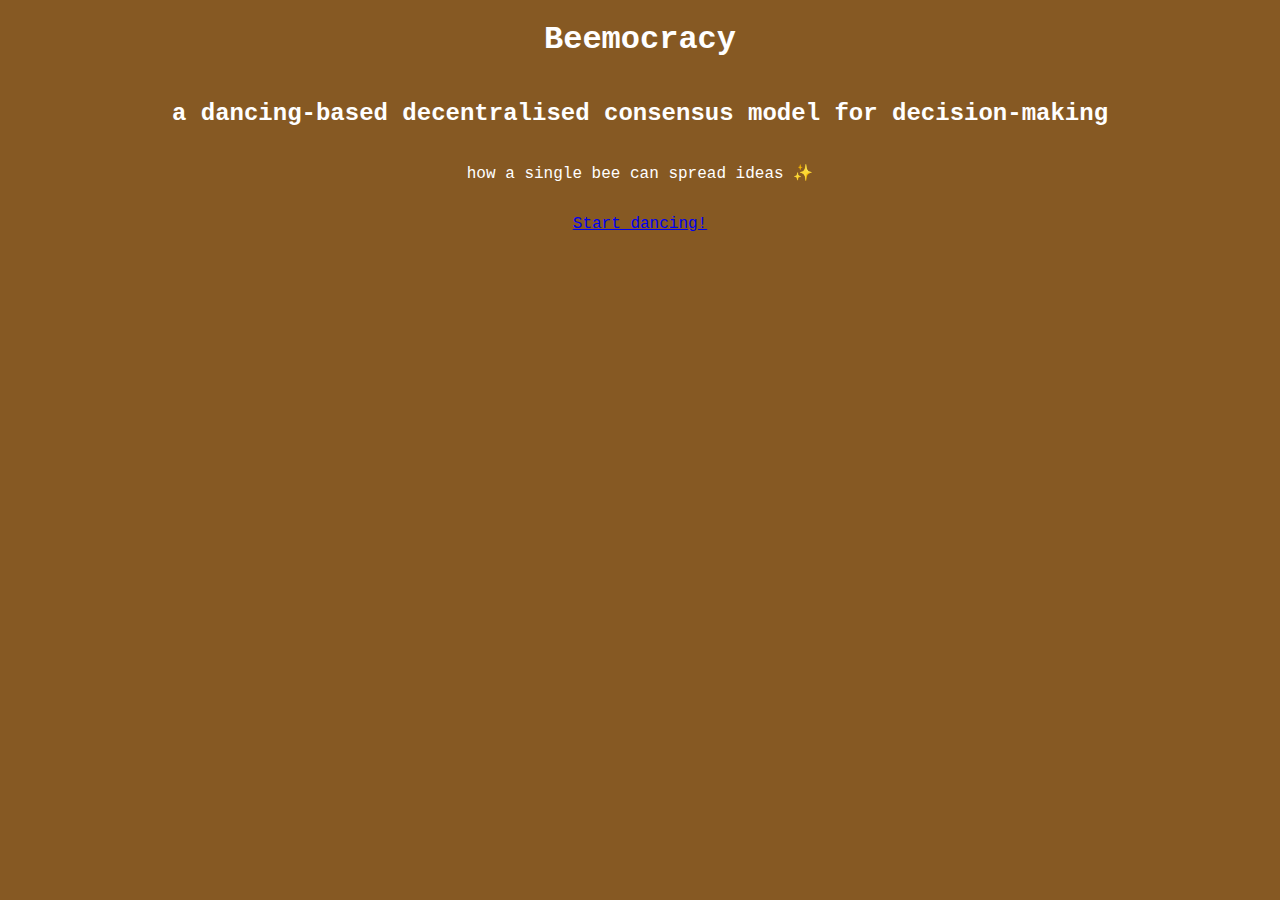
==== index.html @ e273900b "Added a friend 🐝" ====
<!--    Hello! We hope you enjoy this code.

          \   \_____/   /
            \ ()   () /
 ____________(ZZZZZZZ)____________
(  __ / _ /  )ZZZZZZZ(  \ _ \ __  )
(___/___/__/ (       ) \__\___\___)
   (_____/__/(ZZZZZZZ)\__\_____)
             (ZZZZZZZ)
            /(       )\
          /   (ZZZZZ)   \
               (ZZZ)
                 !
-->
<!DOCTYPE html>
<html lang="en">

<head>
  <!-- this is to render emoji :D -->
  <meta charset="utf-8">

  <!-- Schema.org markup for Google+ -->
  <meta itemprop="name" content="Beemocracy">
  <meta itemprop="description" content="a dancing-based decentralised consensus model for decision-making">
  <meta itemprop="image" content="http://ncase.me/bees/images/thumbnail.png">

  <!-- Twitter Card data -->
  <meta name="twitter:card" content="summary_large_image">
  <meta name="twitter:site" content="@ncasenmare">
  <meta name="twitter:title" content="Beemocracy">
  <meta name="twitter:description" content="a dancing-based decentralised consensus model for decision-making">
  <meta name="twitter:creator" content="@ncasenmare">
  <meta name="twitter:image" content="http://ncase.me/bees/images/thumbnail.png">

  <!-- Open Graph data -->
  <meta property="og:title" content="Beemocracy">
  <meta property="og:type" content="website">
  <meta property="og:url" con_tent="http://ncase.me/bees">
  <meta property="og:image" content="http://ncase.me/bees/images/thumbnail.png">
  <meta property="og:description" content="a dancing-based decentralised consensus model for decision-making">
  <meta property="og:site_name" content="Beemocracy">

  <!-- CSS -->
  <link href="styles.css" rel="stylesheet" type="text/css">

  <title>Beemocracy – a dancing-based decentralised consensus model for decision-making</title>
  <meta name="description" content="a dancing-based decentralised consensus model for decision-making" />
  <link rel="icon" type="image/png" href="favicon.png">
</head>

<body>

  <div class="page">

    <h1>Beemocracy</h1>
    <h2>a dancing-based decentralised consensus model for decision-making</h2>

    <p>how a single bee can spread ideas ✨</p>

    <p><a class="link" href="./dance.html">Start dancing!</a></p>
  </div>

</body>

<!-- Put scripts here! -->
<script src="js/Mouse.js"></script>

</html>
---- styles.css ----
html {
  /* position: relative;
  min-height: 100%; */
}

body {
  margin: 0;
  padding: 0;
  font-family: Courier New, Courier6, monospace;
  color: #fff;
  background-color: #865923;
}

.page {
  display: flex;
  justify-content: center;
  align-items: center;
  flex-direction: column;
}
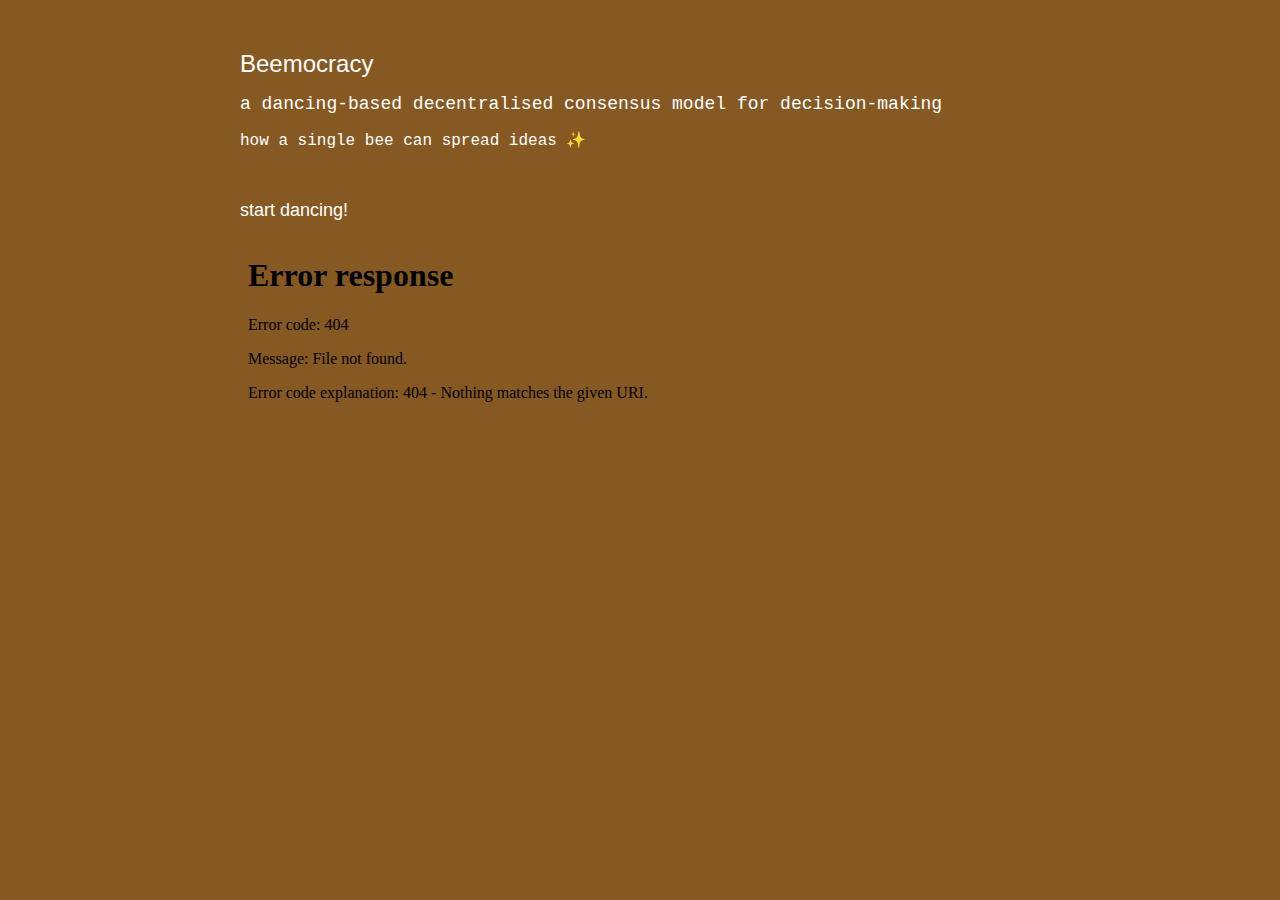
==== commit 950816be: "Merge branch 'master' of https://github.com/ncase/bees into goki-bee-dance-return" ====
--- a/index.html
+++ b/index.html
@@ -43,6 +43,11 @@
   <!-- CSS -->
   <link href="styles.css" rel="stylesheet" type="text/css">
 
+  <!-- allow new-fangled html elements in older ie. must be placed in the <head> element, after any stylesheets  -->
+  <!--[if lt IE 9]>
+    <script src="https://oss.maxcdn.com/libs/html5shiv/3.7.0/html5shiv.js"></script>
+  <![endif]-->
+
   <title>Beemocracy – a dancing-based decentralised consensus model for decision-making</title>
   <meta name="description" content="a dancing-based decentralised consensus model for decision-making" />
   <link rel="icon" type="image/png" href="favicon.png">
@@ -52,17 +57,24 @@
 
   <div class="page">
 
-    <h1>Beemocracy</h1>
-    <h2>a dancing-based decentralised consensus model for decision-making</h2>
+    <article>
 
-    <p>how a single bee can spread ideas ✨</p>
+      <header>
+        <h1>Beemocracy</h1>
+        <div class="subtitle">a dancing-based decentralised consensus model for decision-making</div>
+        <p>how a single bee can spread ideas ✨</p>
+      </header>
 
-    <p><a class="link" href="./dance.html">Start dancing!</a></p>
+      <section>
+        <h2>start dancing!</h2>
+    	   <iframe src="./dance.html" id="dance" scrolling="no"></iframe>
+      </section>
+    </article>
   </div>
-
 </body>
 
 <!-- Put scripts here! -->
 <script src="js/Mouse.js"></script>
 
+
 </html>
--- a/styles.css
+++ b/styles.css
@@ -6,14 +6,55 @@
 body {
   margin: 0;
   padding: 0;
-  font-family: Courier New, Courier6, monospace;
+  font-family: Courier New, Courier, monospace;
   color: #fff;
   background-color: #865923;
 }
 
+h1,
+h2,
+h3,
+h4 {
+  font-family: helvetica, sans-serif;
+  font-weight: normal;
+}
+
+h1 {
+  font-size: 24px;
+}
+
+h2,
+.subtitle {
+  font-size: 18px;
+}
+
+.subtitle {
+}
+
 .page {
-  display: flex;
-  justify-content: center;
-  align-items: center;
-  flex-direction: column;
 }
+
+.link {
+  color: yellow;
+}
+
+article {
+  /* background: rgb(23, 78, 89); */
+  margin: 20px 0;
+}
+
+header,
+section {
+  width: 800px;
+  margin: 50px auto;
+  padding: 0 20px;
+  /* background: rgb(64, 32, 71); */
+}
+
+iframe {
+  border: 0;
+  overflow: hidden;
+  margin: 0;
+  width: 100%;
+  height: 520px;
+}
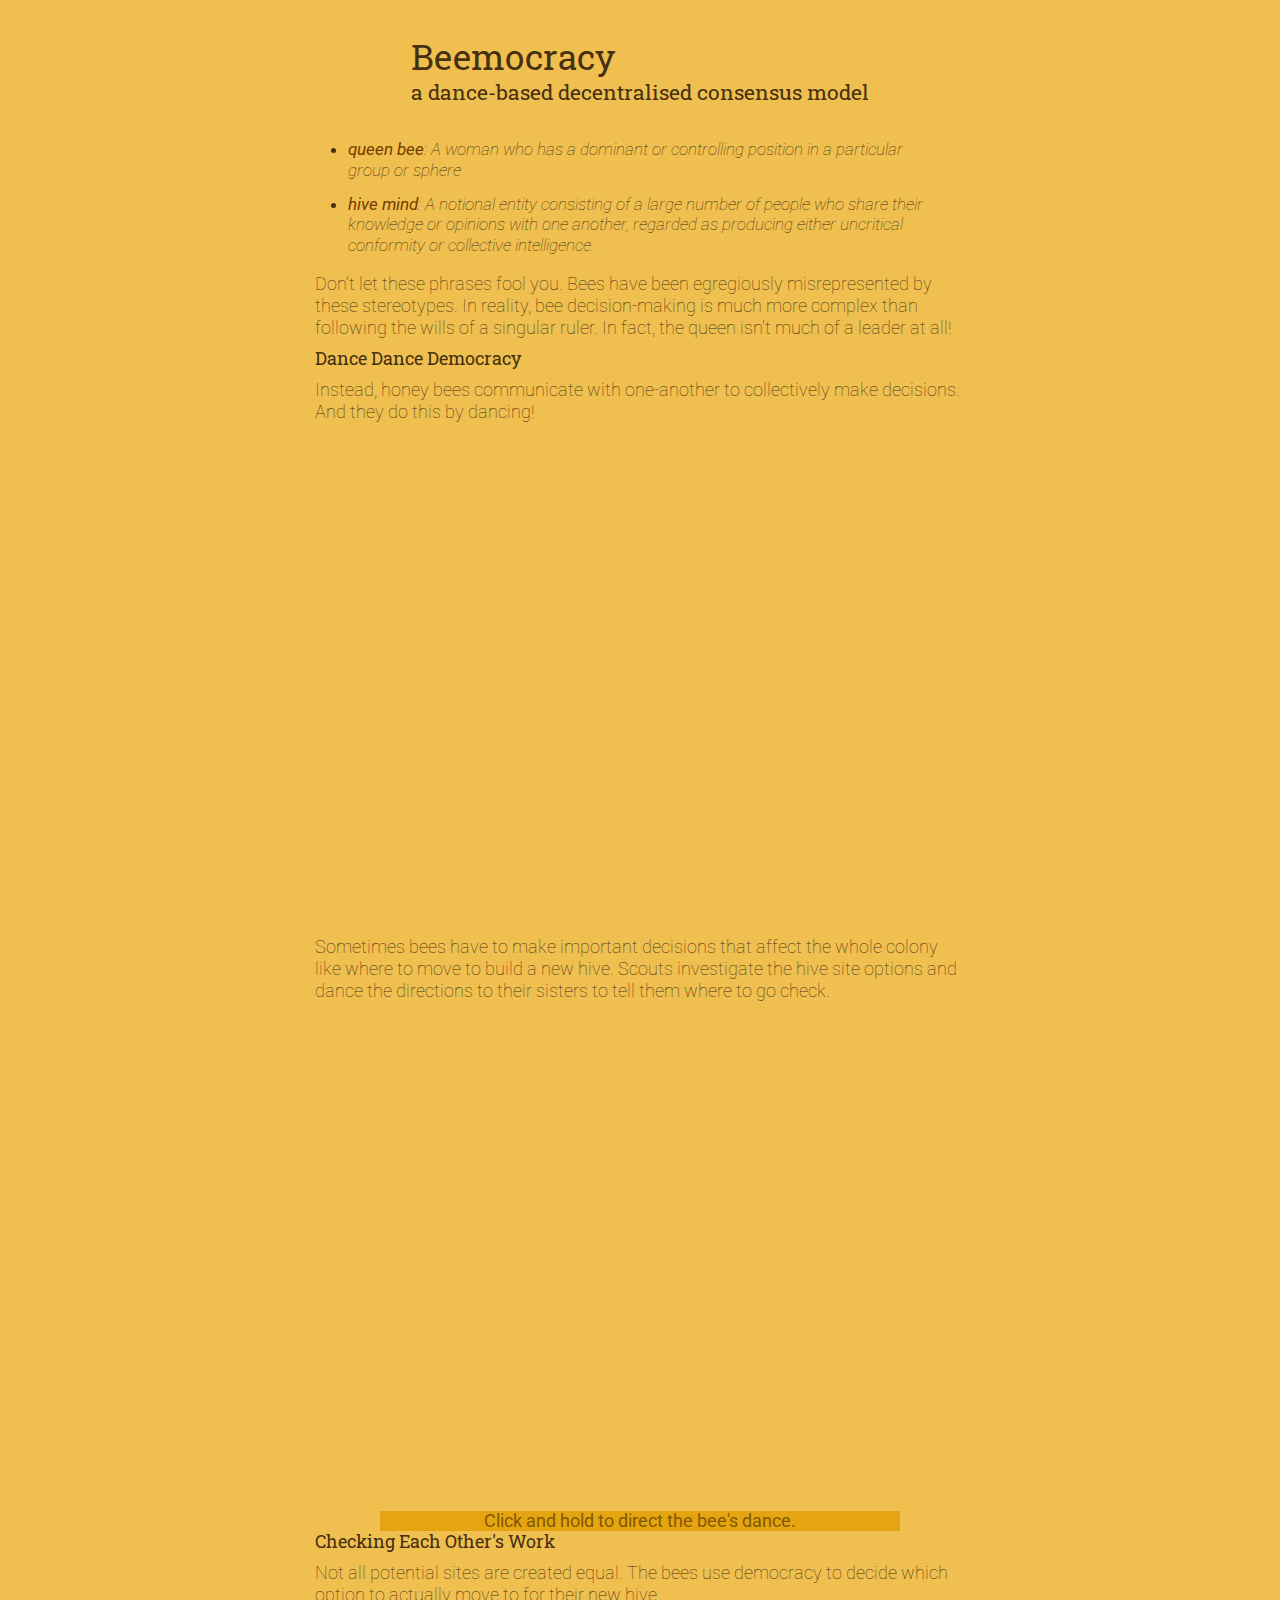
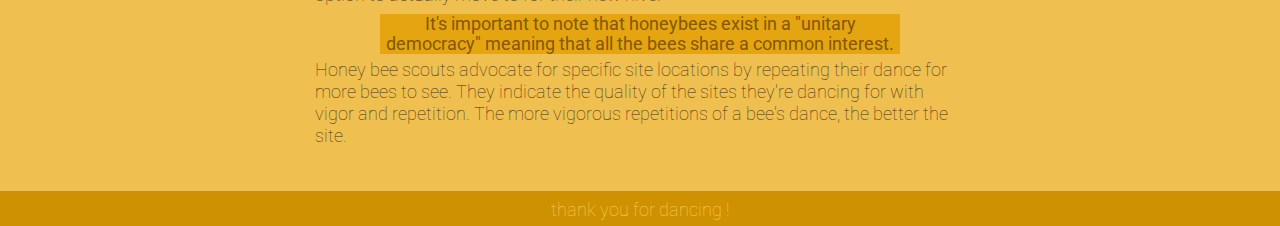
==== commit da546a3c: "accessibility" ====
--- a/index.html
+++ b/index.html
@@ -21,14 +21,14 @@
 
   <!-- Schema.org markup for Google+ -->
   <meta itemprop="name" content="Beemocracy">
-  <meta itemprop="description" content="a dancing-based decentralised consensus model for decision-making">
+  <meta itemprop="description" content="a dance-based decentralised consensus model">
   <meta itemprop="image" content="http://ncase.me/bees/images/thumbnail.png">
 
   <!-- Twitter Card data -->
   <meta name="twitter:card" content="summary_large_image">
   <meta name="twitter:site" content="@ncasenmare">
   <meta name="twitter:title" content="Beemocracy">
-  <meta name="twitter:description" content="a dancing-based decentralised consensus model for decision-making">
+  <meta name="twitter:description" content="a dance-based decentralised consensus model">
   <meta name="twitter:creator" content="@ncasenmare">
   <meta name="twitter:image" content="http://ncase.me/bees/images/thumbnail.png">
 
@@ -37,44 +37,60 @@
   <meta property="og:type" content="website">
   <meta property="og:url" con_tent="http://ncase.me/bees">
   <meta property="og:image" content="http://ncase.me/bees/images/thumbnail.png">
-  <meta property="og:description" content="a dancing-based decentralised consensus model for decision-making">
+  <meta property="og:description" content="a dance-based decentralised consensus model">
   <meta property="og:site_name" content="Beemocracy">
 
   <!-- CSS -->
   <link href="styles.css" rel="stylesheet" type="text/css">
+  <link href="https://fonts.googleapis.com/css?family=Roboto:300,400|Roboto+Slab" rel="stylesheet">
 
-  <!-- allow new-fangled html elements in older ie. must be placed in the <head> element, after any stylesheets  -->
-  <!--[if lt IE 9]>
-    <script src="https://oss.maxcdn.com/libs/html5shiv/3.7.0/html5shiv.js"></script>
-  <![endif]-->
-
-  <title>Beemocracy – a dancing-based decentralised consensus model for decision-making</title>
-  <meta name="description" content="a dancing-based decentralised consensus model for decision-making" />
+  <title>Beemocracy – a dance-based decentralised consensus model</title>
+  <meta name="description" content="a dance-based decentralised consensus model" />
   <link rel="icon" type="image/png" href="favicon.png">
 </head>
 
 <body>
 
   <div class="page">
+    <div class="content">
+      <div id="banner">
+        <h1>Beemocracy</h1>
+        <p class="tagline">a dance-based decentralised consensus model</p>
+        <!--<p>how a single bee can spread ideas ✨</p>-->
+        <!-- It'd be nice to have some kinda ambient/slightly interactive header at the top here -->
+        <br>
+      </div>
+      <div id="intro">
+        <!--<h4>Have you heard these terms?</h4>-->
+        <blockquote><ul>
+          <li><p><strong><a class="link" href="https://www.merriam-webster.com/dictionary/queen%20bee">queen bee</a></strong>: A woman who has a dominant or controlling position in a particular group or sphere</p></li>
+          <li><p><strong><a class="link" href="https://www.merriam-webster.com/dictionary/hive%20mind">hive mind</a></strong>: A notional entity consisting of a large number of people who share their knowledge or opinions with one another, regarded as producing either uncritical conformity or collective intelligence.</p></li>
+        </ul></blockquote>
+        <p>Don't let these phrases fool you. Bees have been egregiously misrepresented by these stereotypes. In reality, bee decision-making is much more complex than following the wills of a singular ruler. In fact, the queen isn't much of a leader at all!</p>
+      </div>
+      <div id="dddemocracy">
+        <h2>Dance Dance Democracy</h2>
+        <p>Instead, honey bees communicate with one-another to collectively make decisions. And they do this by dancing!</p>
+        <!--<h4><a class="link" href="./dance.html">Start dancing!</a></h4>-->
+        <iframe class="playable inside" src="./dance.html" allowtransparency="true"></iframe>
+        <p>Sometimes bees have to make important decisions that affect the whole colony like where to move to build a new hive. Scouts investigate the hive site options and dance the directions to their sisters to tell them where to go check.</p>
+        <iframe class="playable inside" src="./dance.html" allowtransparency="true"></iframe> <!-- this should actually be the inside/outside graphic -->
+        <div class="note">Click and hold to direct the bee's dance.</div>
+      </div>
+      <div id="">
+        <h2>Checking Each Other's Work</h2>
+        <p>Not all potential sites are created equal. The bees use democracy to decide which option to actually move to for their new hive.</p>
+         <div class="note">It's important to note that honeybees exist in a "unitary democracy" meaning that all the bees share a common interest.</div>
+         <p>Honey bee scouts advocate for specific site locations by repeating their dance for more bees to see. They indicate the quality of the sites they're dancing for with vigor and repetition. The more vigorous repetitions of a bee's dance, the better the site.</p>
+      </div>
 
-    <article>
+    </div> <!-- closes content div -->
+  </div> <!-- closes page div -->
 
-      <header>
-        <h1>Beemocracy</h1>
-        <div class="subtitle">a dancing-based decentralised consensus model for decision-making</div>
-        <p>how a single bee can spread ideas ✨</p>
-      </header>
-
-      <section>
-        <h2>start dancing!</h2>
-    	   <iframe src="./dance.html" id="dance" scrolling="no"></iframe>
-      </section>
-    </article>
-  </div>
+  <div id="footer">thank you for dancing !</div>
 </body>
 
 <!-- Put scripts here! -->
 <script src="js/Mouse.js"></script>
 
-
 </html>
--- a/styles.css
+++ b/styles.css
@@ -1,60 +1,126 @@
+* {
+  margin: 0;
+  padding: 0;
+}
+
 html {
-  /* position: relative;
-  min-height: 100%; */
+  position: relative;
+  height: 100%;
 }
 
 body {
-  margin: 0;
-  padding: 0;
-  font-family: Courier New, Courier, monospace;
-  color: #fff;
-  background-color: #865923;
-}
-
-h1,
-h2,
-h3,
-h4 {
-  font-family: helvetica, sans-serif;
+  height: 100%;
+  font-family: "Roboto", Courier New, Courier, monospace;
+  color: #473010;
+  font-size: 1.1em;
+  background-color: #efbf4f;
   font-weight: normal;
 }
 
-h1 {
-  font-size: 24px;
+.page {
+  height: auto;
+  min-height: 100%;
+  margin: 0 auto -2em; /* for the footer */
+  background-image: url("./images/honeycomb_light.png");
+  background-repeat: repeat;
+  background-size: 500px;
+  background-position: center;
 }
 
-h2,
-.subtitle {
-  font-size: 18px;
+.content {
+  padding: 2em 0 4em; /* leaves room for footer */
+  width: 90%;
+  margin: 0 auto;
+  max-width: 650px;
+  display: flex;
+  justify-content: center;
+  align-items: center;
+  flex-direction: column;
 }
 
-.subtitle {
+h1, h2, h3, h4, h5, h6 {
+  line-height: 1.25em;
+  font-family: "Roboto Slab", Courier New, Courier, monospace;
+  font-weight: normal;
 }
 
-.page {
+h1, h2, h3, {text-align: center; padding: 0 0 .25em;}
+
+h2 {
+  font-size: 1em;
+  padding: 0 0 .25em;
+}
+
+p {
+  line-height: 1.25em;
+  padding: .25em 0 .5em;
+  font-weight: lighter;
+}
+
+.tagline {
+  line-height: 1.25em;
+  font-family: "Roboto Slab", Courier New, Courier, monospace;
+  font-weight: normal;
+  padding: 0 0 .25em;
+  font-size: 1.2em;
+}
+
+blockquote {
+  width: 90%;
+  margin: 0 auto;
+  padding: .25em 0;
+  font-style: italic;
+  font-size: .95em;
 }
 
 .link {
-  color: yellow;
+  color: #753c00;
+  text-decoration: none;
 }
 
-article {
-  /* background: rgb(23, 78, 89); */
-  margin: 20px 0;
+.note {
+  width: 80%;
+  color: #845700;
+  text-align: center;
+  margin: .25em 0;
+  margin: 0 auto;
+  background-color: #e5a510;
+} /* Maybe this could pop up on the screen and then move up/down out of the way? */
+
+.image {
+  max-width: 100%;
 }
 
-header,
-section {
-  width: 800px;
-  margin: 50px auto;
-  padding: 0 20px;
-  /* background: rgb(64, 32, 71); */
+.banner, .intro, .dddemocracy {
+  display: flex;
+  justify-content: center;
+  align-items: center;
+  flex-direction: column;
+  } /* don't really get flex, tbh */ 
+
+.playable { /* this is the "explorable" stuff */
+  border: none;
+  width: 100%;
+  height: 500px;
+  overflow: hidden;
+  display: flex;
+  justify-content: center;
+  align-items: center;
+  background-color: transparent;
 }
 
-iframe {
-  border: 0;
+
+.inside { /* for the in-the-hive bee simulations */
+}
+
+#footer {
+  width: 100%;
+  margin: -2em auto 0; /* places footer into content */
+  height: 1em;
+  padding: .5em 0;
+  text-align: center;
+  color: #ffcd51;
+  background-color: #ce9102;
   overflow: hidden;
-  margin: 0;
-  width: 100%;
-  height: 520px;
+  font-weight: lighter;
 }
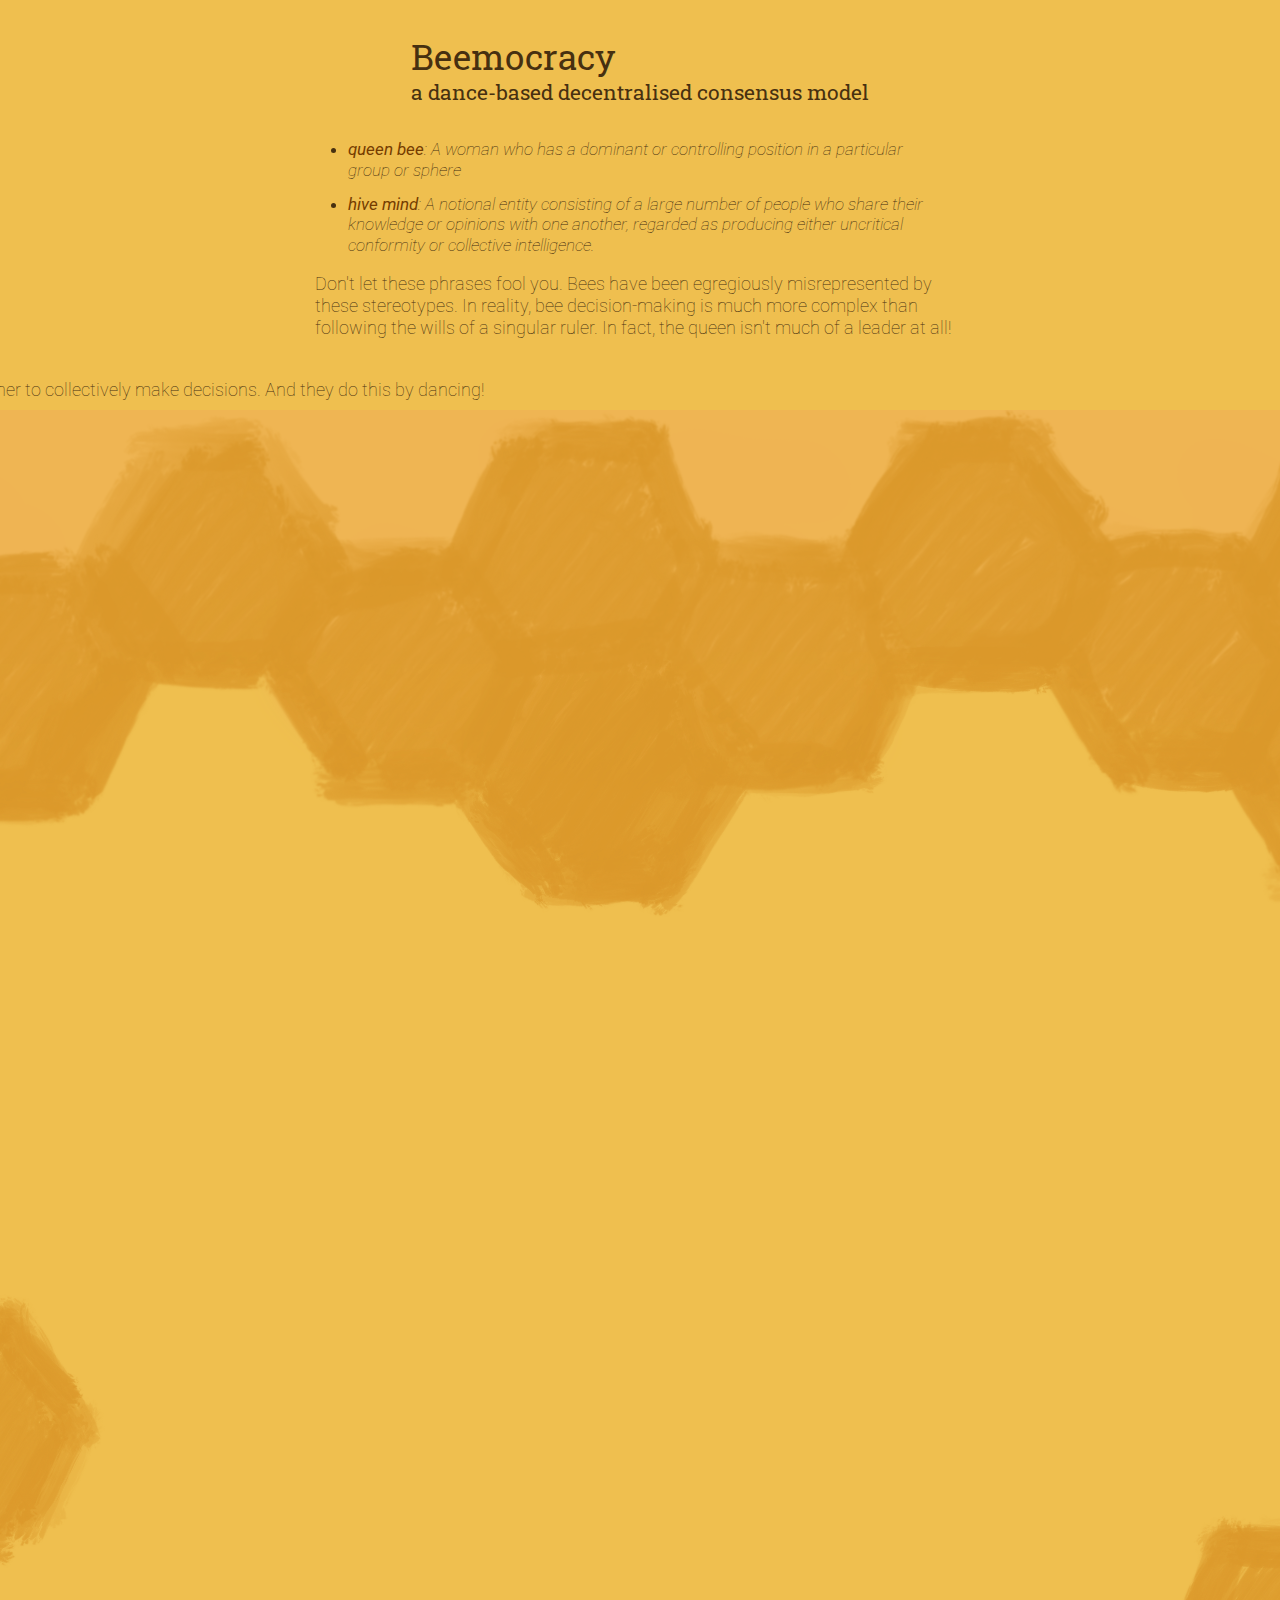
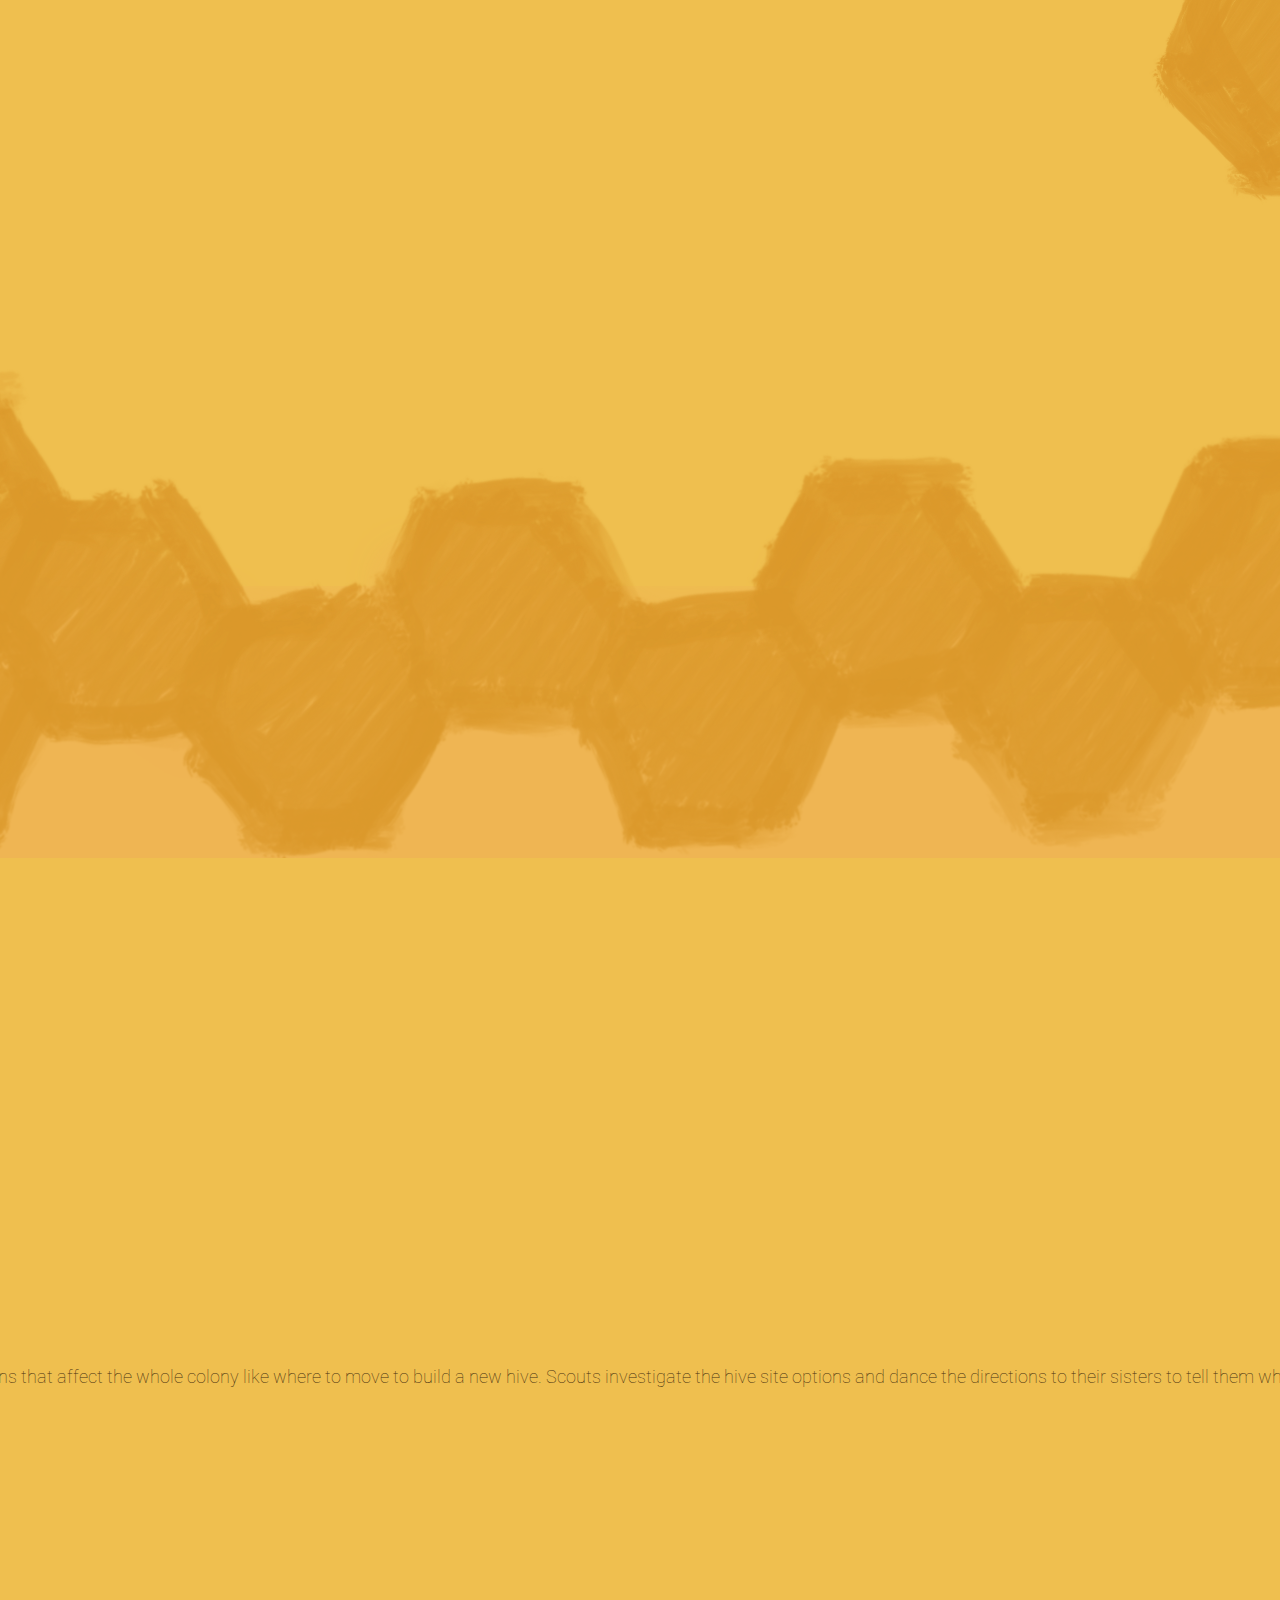
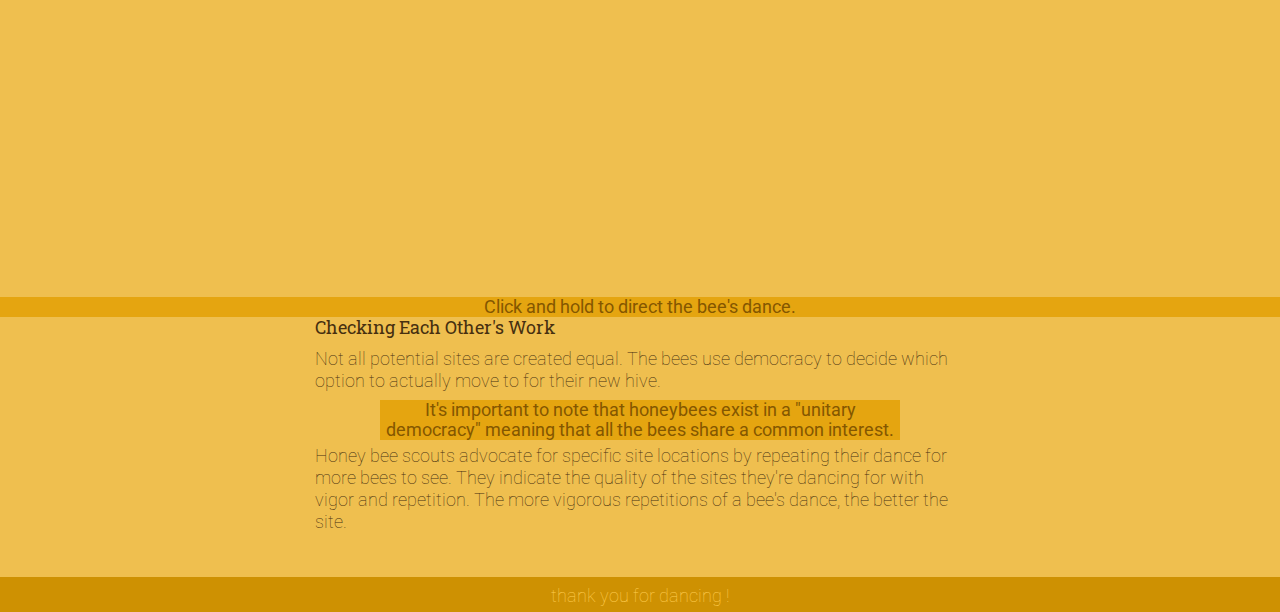
==== commit 3b381b2f: "Merge branch 'master' of https://github.com/ncase/bees" ====
--- a/index.html
+++ b/index.html
@@ -53,13 +53,13 @@
 
   <div class="page">
     <div class="content">
-      <div id="banner">
+      <header id="banner">
         <h1>Beemocracy</h1>
         <p class="tagline">a dance-based decentralised consensus model</p>
         <!--<p>how a single bee can spread ideas ✨</p>-->
         <!-- It'd be nice to have some kinda ambient/slightly interactive header at the top here -->
         <br>
-      </div>
+      </header>
       <div id="intro">
         <!--<h4>Have you heard these terms?</h4>-->
         <blockquote><ul>
@@ -72,9 +72,14 @@
         <h2>Dance Dance Democracy</h2>
         <p>Instead, honey bees communicate with one-another to collectively make decisions. And they do this by dancing!</p>
         <!--<h4><a class="link" href="./dance.html">Start dancing!</a></h4>-->
-        <iframe class="playable inside" src="./dance.html" allowtransparency="true"></iframe>
+        <div class="inside">
+          <img src="./images/hexwindow.png" alt="">
+          <iframe class="playable" src="./dance.html" allowtransparency="true"></iframe>
+        </div>
         <p>Sometimes bees have to make important decisions that affect the whole colony like where to move to build a new hive. Scouts investigate the hive site options and dance the directions to their sisters to tell them where to go check.</p>
-        <iframe class="playable inside" src="./dance.html" allowtransparency="true"></iframe> <!-- this should actually be the inside/outside graphic -->
+        <div class="inside">
+          <iframe class="playable" src="./dance_direct.html" allowtransparency="true"></iframe> <!-- this should actually be the inside/outside graphic -->
+        </div>
         <div class="note">Click and hold to direct the bee's dance.</div>
       </div>
       <div id="">
@@ -87,7 +92,7 @@
     </div> <!-- closes content div -->
   </div> <!-- closes page div -->
 
-  <div id="footer">thank you for dancing !</div>
+  <footer id="footer">thank you for dancing !</footer>
 </body>
 
 <!-- Put scripts here! -->
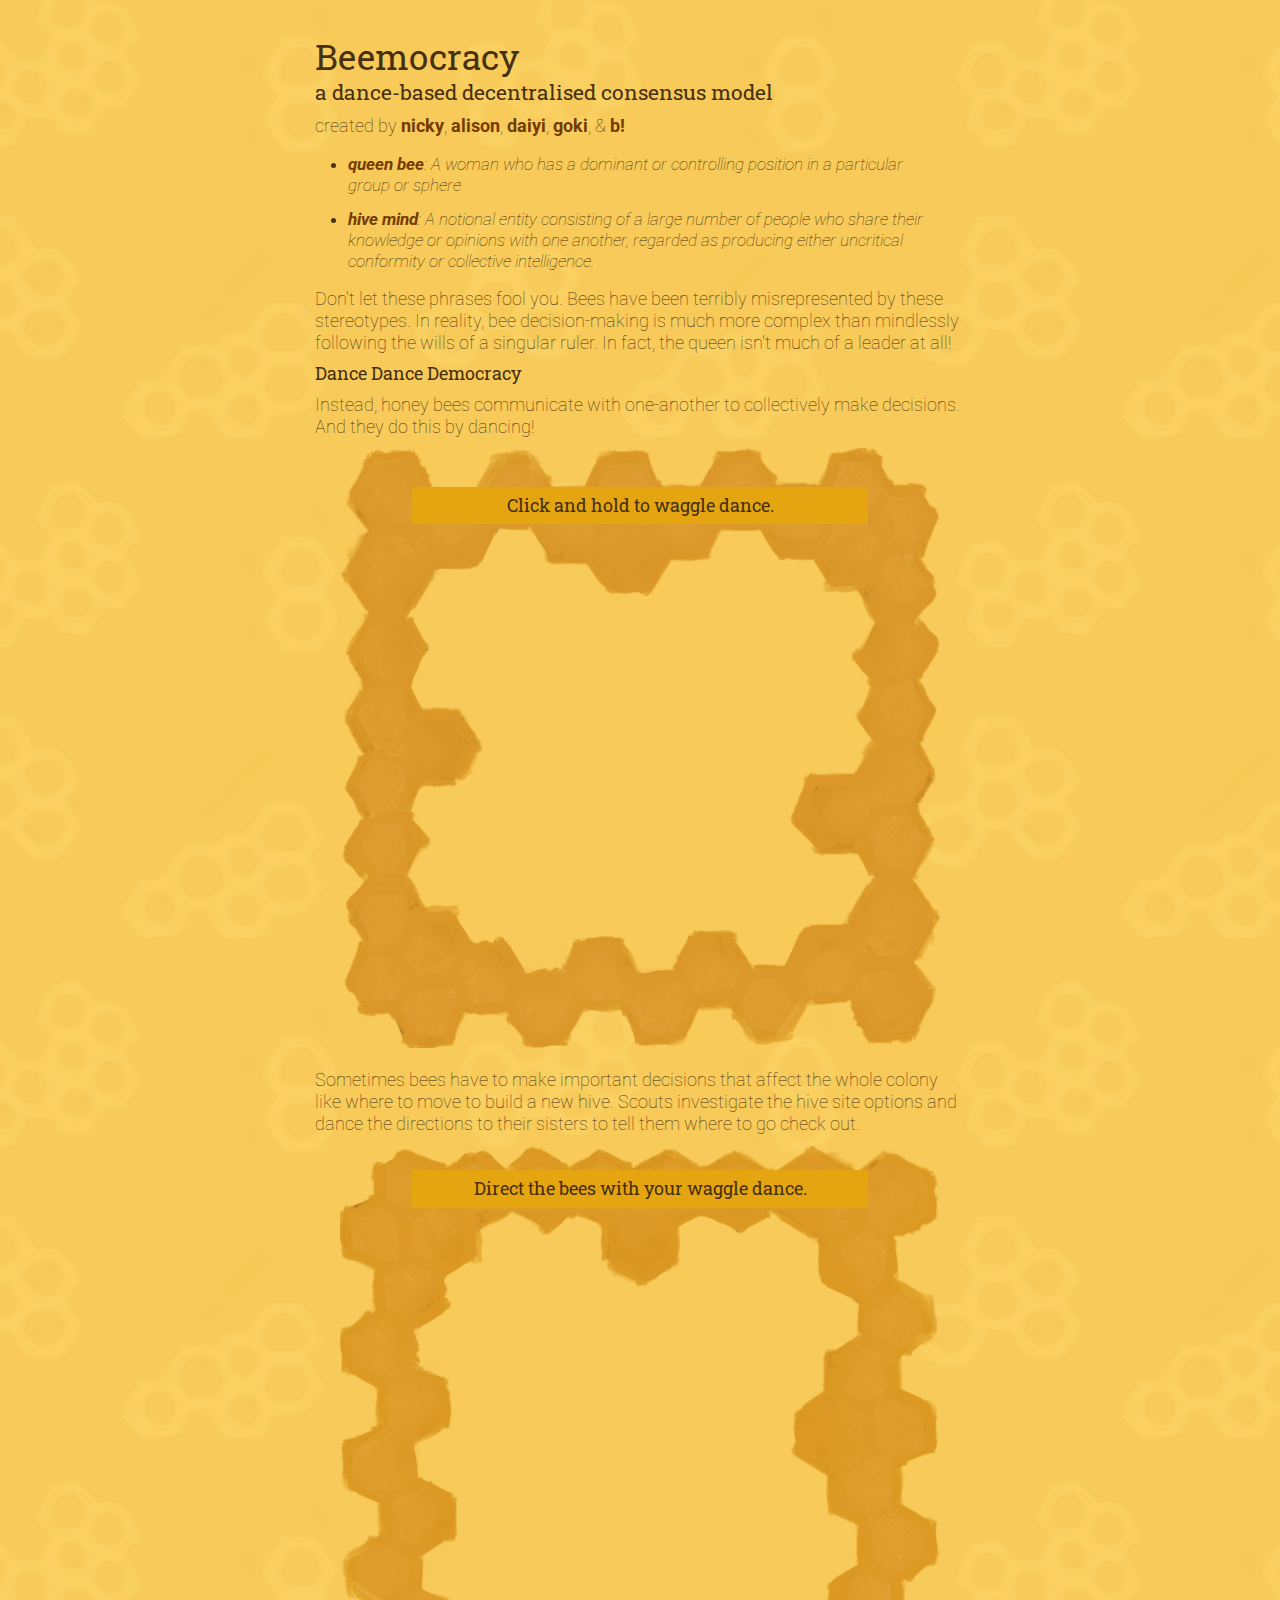
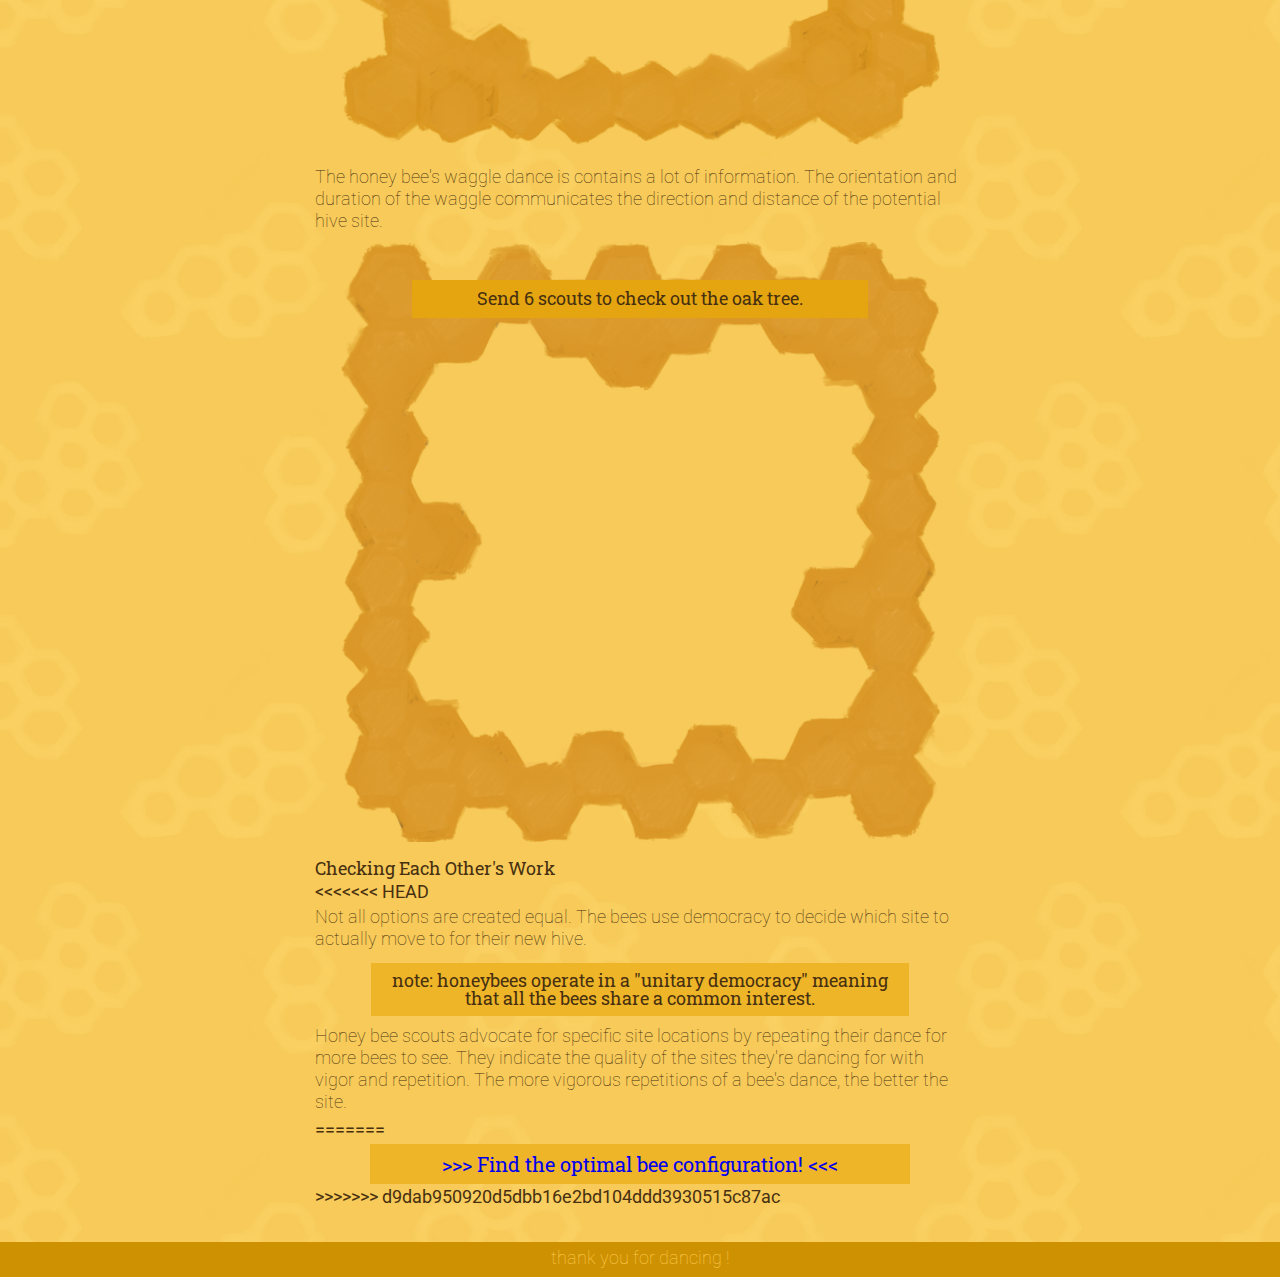
==== commit d4bb8096: "Merge branch 'master' of https://github.com/ncase/bees" ====
--- a/index.html
+++ b/index.html
@@ -41,6 +41,7 @@
   <meta property="og:site_name" content="Beemocracy">
 
   <!-- CSS -->
+  <link href="reset.css" rel="stylesheet" type="text/css">
   <link href="styles.css" rel="stylesheet" type="text/css">
   <link href="https://fonts.googleapis.com/css?family=Roboto:300,400|Roboto+Slab" rel="stylesheet">
 
@@ -56,39 +57,67 @@
       <header id="banner">
         <h1>Beemocracy</h1>
         <p class="tagline">a dance-based decentralised consensus model</p>
+        <p>created by <strong><a class="link" href="https://www.patreon.com/ncase">nicky</a></strong>, <strong><a class="link" href="https://www.tessera.li/">alison</a></strong>, <strong><a class="link" href="https://daiyi.co/">daiyi</a></strong>, <strong><a class="link" href="http://gokulan.vsco.co/">goki</a></strong>, & <strong><a class="link" href="http://www.bcavello.com/">b!</a></strong></p>
         <!--<p>how a single bee can spread ideas ✨</p>-->
         <!-- It'd be nice to have some kinda ambient/slightly interactive header at the top here -->
-        <br>
       </header>
+
       <div id="intro">
         <!--<h4>Have you heard these terms?</h4>-->
         <blockquote><ul>
-          <li><p><strong><a class="link" href="https://www.merriam-webster.com/dictionary/queen%20bee">queen bee</a></strong>: A woman who has a dominant or controlling position in a particular group or sphere</p></li>
-          <li><p><strong><a class="link" href="https://www.merriam-webster.com/dictionary/hive%20mind">hive mind</a></strong>: A notional entity consisting of a large number of people who share their knowledge or opinions with one another, regarded as producing either uncritical conformity or collective intelligence.</p></li>
+          <li><a class="link" href="https://www.merriam-webster.com/dictionary/queen%20bee">queen bee</a>: A woman who has a dominant or controlling position in a particular group or sphere</li>
+          <li><a class="link" href="https://www.merriam-webster.com/dictionary/hive%20mind">hive mind</a>: A notional entity consisting of a large number of people who share their knowledge or opinions with one another, regarded as producing either uncritical conformity or collective intelligence.</li>
         </ul></blockquote>
-        <p>Don't let these phrases fool you. Bees have been egregiously misrepresented by these stereotypes. In reality, bee decision-making is much more complex than following the wills of a singular ruler. In fact, the queen isn't much of a leader at all!</p>
-      </div>
-      <div id="dddemocracy">
+
+        <p>Don't let these phrases fool you. Bees have been terribly misrepresented by these stereotypes. In reality, bee decision-making is much more complex than mindlessly following the wills of a singular ruler. In fact, the queen isn't much of a leader at all!</p>
+      </div> <!-- closes intro div -->
+      <div id="waggle">
         <h2>Dance Dance Democracy</h2>
+
         <p>Instead, honey bees communicate with one-another to collectively make decisions. And they do this by dancing!</p>
         <!--<h4><a class="link" href="./dance.html">Start dancing!</a></h4>-->
+
+        
         <div class="inside">
-          <img src="./images/hexwindow.png" alt="">
+          <div class="hivenote">Click and hold to waggle dance.</div>
+          <img src="./images/hexwindow.png" alt="honeycomb border frame">
           <iframe class="playable" src="./dance.html" allowtransparency="true"></iframe>
         </div>
-        <p>Sometimes bees have to make important decisions that affect the whole colony like where to move to build a new hive. Scouts investigate the hive site options and dance the directions to their sisters to tell them where to go check.</p>
+
+        <p>Sometimes bees have to make important decisions that affect the whole colony like where to move to build a new hive. Scouts investigate the hive site options and dance the directions to their sisters to tell them where to go check out.</p>
+
         <div class="inside">
-          <iframe class="playable" src="./dance_direct.html" allowtransparency="true"></iframe> <!-- this should actually be the inside/outside graphic -->
+          <div class="hivenote2">Direct the bees with your waggle dance.</div>
+          <img src="./images/hexwindow2.png" alt="honeycomb border frame">
+          <iframe class="playable" src="./dance_direct.html" allowtransparency="true"></iframe>
         </div>
-        <div class="note">Click and hold to direct the bee's dance.</div>
-      </div>
-      <div id="">
+
+        <p>The honey bee's waggle dance is contains a lot of information. The orientation and duration of the waggle communicates the direction and distance of the potential hive site.</p>
+
+        <!-- WARNING: INSIDE-OUTSIDE VIEW NOT BUILT YET!! -->
+        <div class="inside">
+          <div class="hivenote">Send 6 scouts to check out the oak tree.</div>
+          <img src="./images/hexwindow.png" alt="honeycomb border frame">
+          <iframe class="playable" src="./dance_direct.html" allowtransparency="true"></iframe>
+        </div>
+
+      </div> <!-- closes waggle div -->
+      <div id="dddemocracy">
         <h2>Checking Each Other's Work</h2>
-        <p>Not all potential sites are created equal. The bees use democracy to decide which option to actually move to for their new hive.</p>
-         <div class="note">It's important to note that honeybees exist in a "unitary democracy" meaning that all the bees share a common interest.</div>
+
+<<<<<<< HEAD
+        <p>Not all options are created equal. The bees use democracy to decide which site to actually move to for their new hive.</p>
+
+         <div class="note">note: honeybees operate in a "unitary democracy" meaning that all the bees share a common interest.</div>
+
          <p>Honey bee scouts advocate for specific site locations by repeating their dance for more bees to see. They indicate the quality of the sites they're dancing for with vigor and repetition. The more vigorous repetitions of a bee's dance, the better the site.</p>
-      </div>
+      </div> <!-- closes dddemocracy div -->
+      <!--  -->
+=======
+      <!--  Just for your convenience -->
+      <div class="note" style="padding: 10px;"><a style="font-size: 20px;"href="sliders.html"> >>> Find the optimal bee configuration! <<< </a></div>
 
+>>>>>>> d9dab950920d5dbb16e2bd104ddd3930515c87ac
     </div> <!-- closes content div -->
   </div> <!-- closes page div -->
 
@@ -96,6 +125,5 @@
 </body>
 
 <!-- Put scripts here! -->
-<script src="js/Mouse.js"></script>
 
 </html>
--- a/styles.css
+++ b/styles.css
@@ -1,3 +1,4 @@
+/* Pretty sure we don't need this with css reset */
 * {
   margin: 0;
   padding: 0;
@@ -13,7 +14,7 @@
   font-family: "Roboto", Courier New, Courier, monospace;
   color: #473010;
   font-size: 1.1em;
-  background-color: #efbf4f;
+  background-color: #f7ca59;
   font-weight: normal;
 }
 
@@ -32,10 +33,6 @@
   width: 90%;
   margin: 0 auto;
   max-width: 650px;
-  display: flex;
-  justify-content: center;
-  align-items: center;
-  flex-direction: column;
 }
 
 h1, h2, h3, h4, h5, h6 {
@@ -45,6 +42,10 @@
 }
 
 h1, h2, h3, {text-align: center; padding: 0 0 .25em;}
+
+h1 {
+  font-size: 2em;
+}
 
 h2 {
   font-size: 1em;
@@ -73,44 +74,94 @@
   font-size: .95em;
 }
 
-.link {
-  color: #753c00;
+ul {
+  list-style-type: disc;
+}
+
+li {
+  line-height: 1.25em;
+  padding: .25em 0 .5em;
+  font-weight: lighter;
+}
+
+a {
   text-decoration: none;
 }
 
+.link {
+  color: #753c00;
+  font-weight: bold;
+}
+
+.link:hover {
+  color: #845700;
+}
+
+
+.hivenote, .hivenote2, .note {
+  width: 80%;
+  position: relative;
+  font-family: "Roboto Slab", Courier New, Courier, monospace;
+  text-align: center;
+<<<<<<< HEAD
+  padding: .25em;
+  z-index: 1;
+=======
+  margin: .25em auto;
+  padding: 10px 0;
+  background-color: #e5a510;
+>>>>>>> d9dab950920d5dbb16e2bd104ddd3930515c87ac
+} /* Maybe this could pop up on the screen and then move up/down out of the way? */
+
 .note {
-  width: 80%;
-  color: #845700;
-  text-align: center;
-  margin: .25em 0;
-  margin: 0 auto;
-  background-color: #e5a510;
-} /* Maybe this could pop up on the screen and then move up/down out of the way? */
+  padding: .5em;
+  margin: .25em auto;
+  background-color: #efb528;
+}
+
+.hivenote {
+  margin: -.75em auto -1.5em;
+}
+
+.hivenote2 {
+  margin: -1.5em auto -.75em;
+}
 
 .image {
   max-width: 100%;
 }
 
 .banner, .intro, .dddemocracy {
-  display: flex;
-  justify-content: center;
-  align-items: center;
-  flex-direction: column;
-  } /* don't really get flex, tbh */ 
+  margin: 0 auto;
+  }
+
+.inside { /* for the in-the-hive bee simulations */
+  display: block;
+  padding: 40px;
+  margin: .75em 0 1.5em;
+  /*overflow: none;
+  background-image: url("./images/hexwindow.png");*/
+}
+
+.inside img {
+  position: absolute;
+  margin:-50px -15px 0;
+  width: 100%;
+  max-width: 600px;
+  pointer-events:none;
+  z-index: 0;
+}
 
 .playable { /* this is the "explorable" stuff */
   border: none;
-  width: 100%;
+  display: block;
+  width: 500px;
+  max-width: 100%;
   height: 500px;
   overflow: hidden;
-  display: flex;
-  justify-content: center;
-  align-items: center;
+  margin: 0 auto;
   background-color: transparent;
-}
-
-
-.inside { /* for the in-the-hive bee simulations */
+  z-index: -1;
 }
 
 #footer {
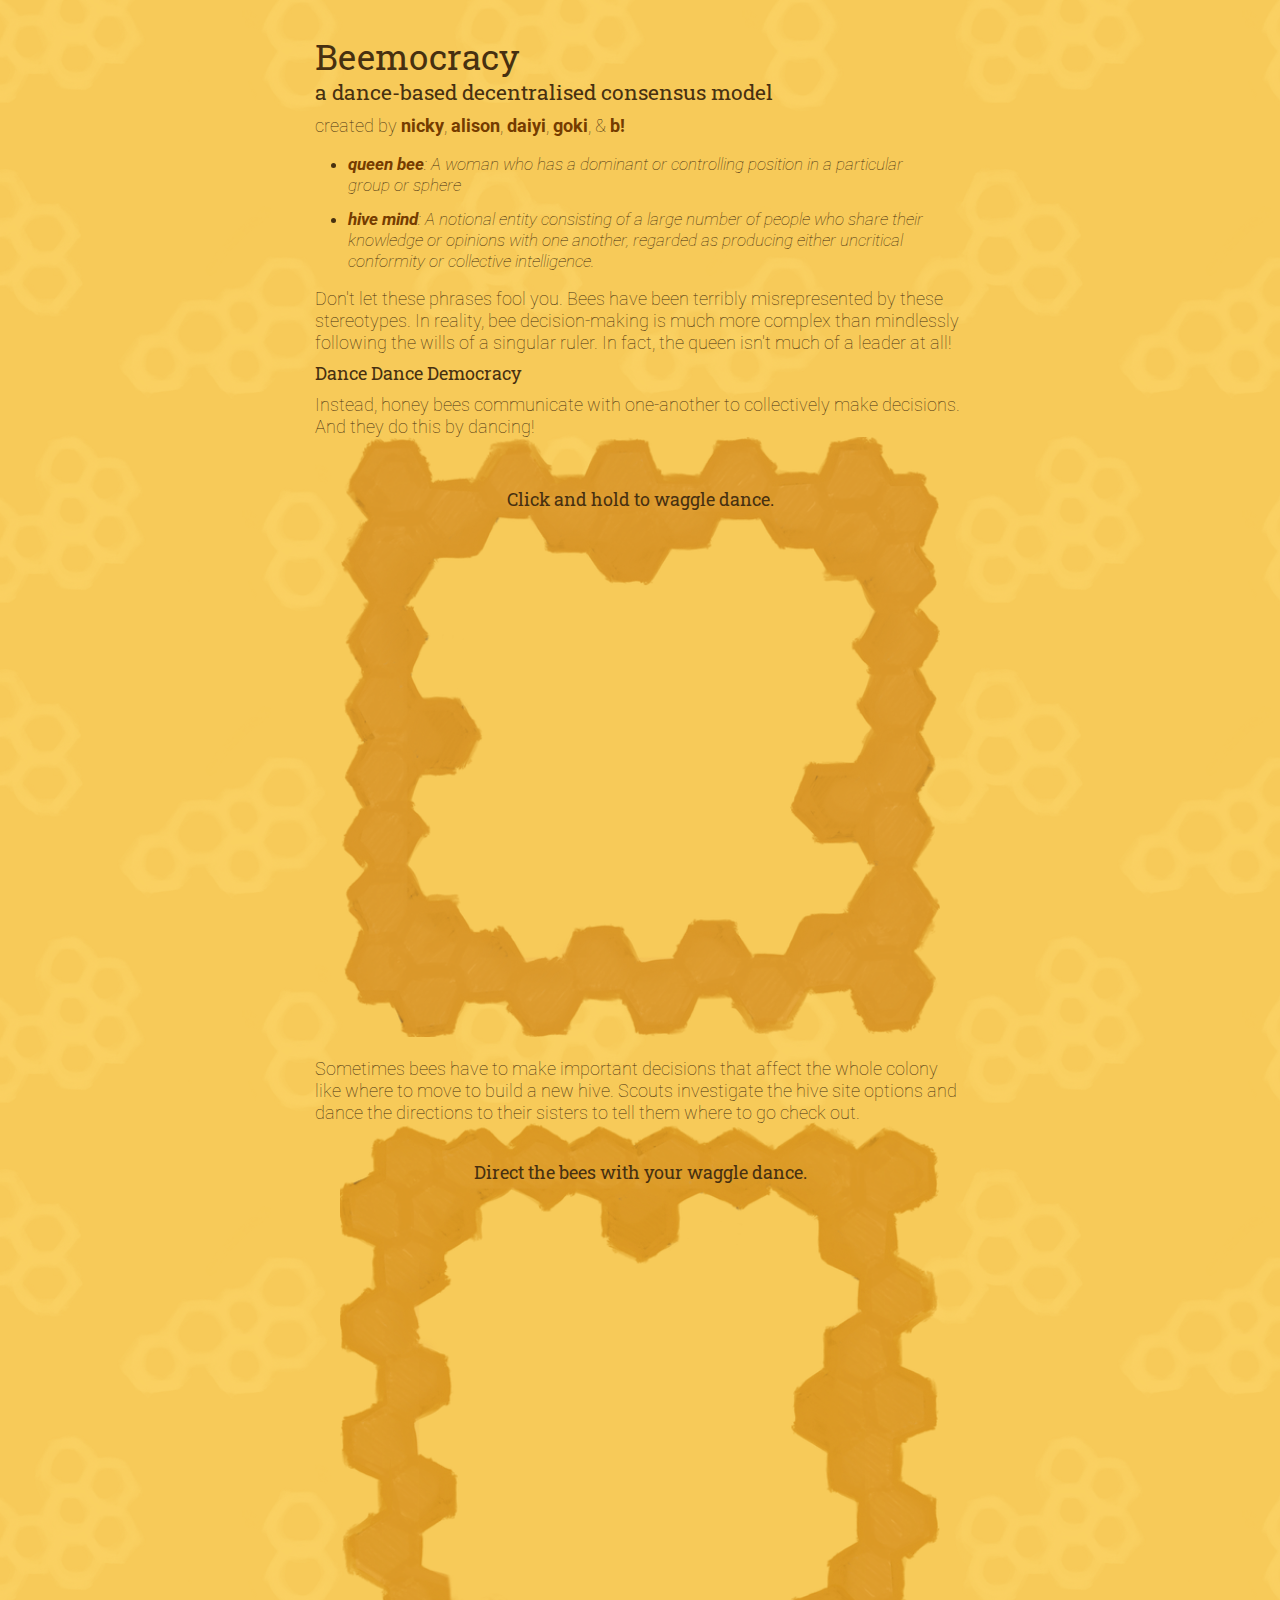
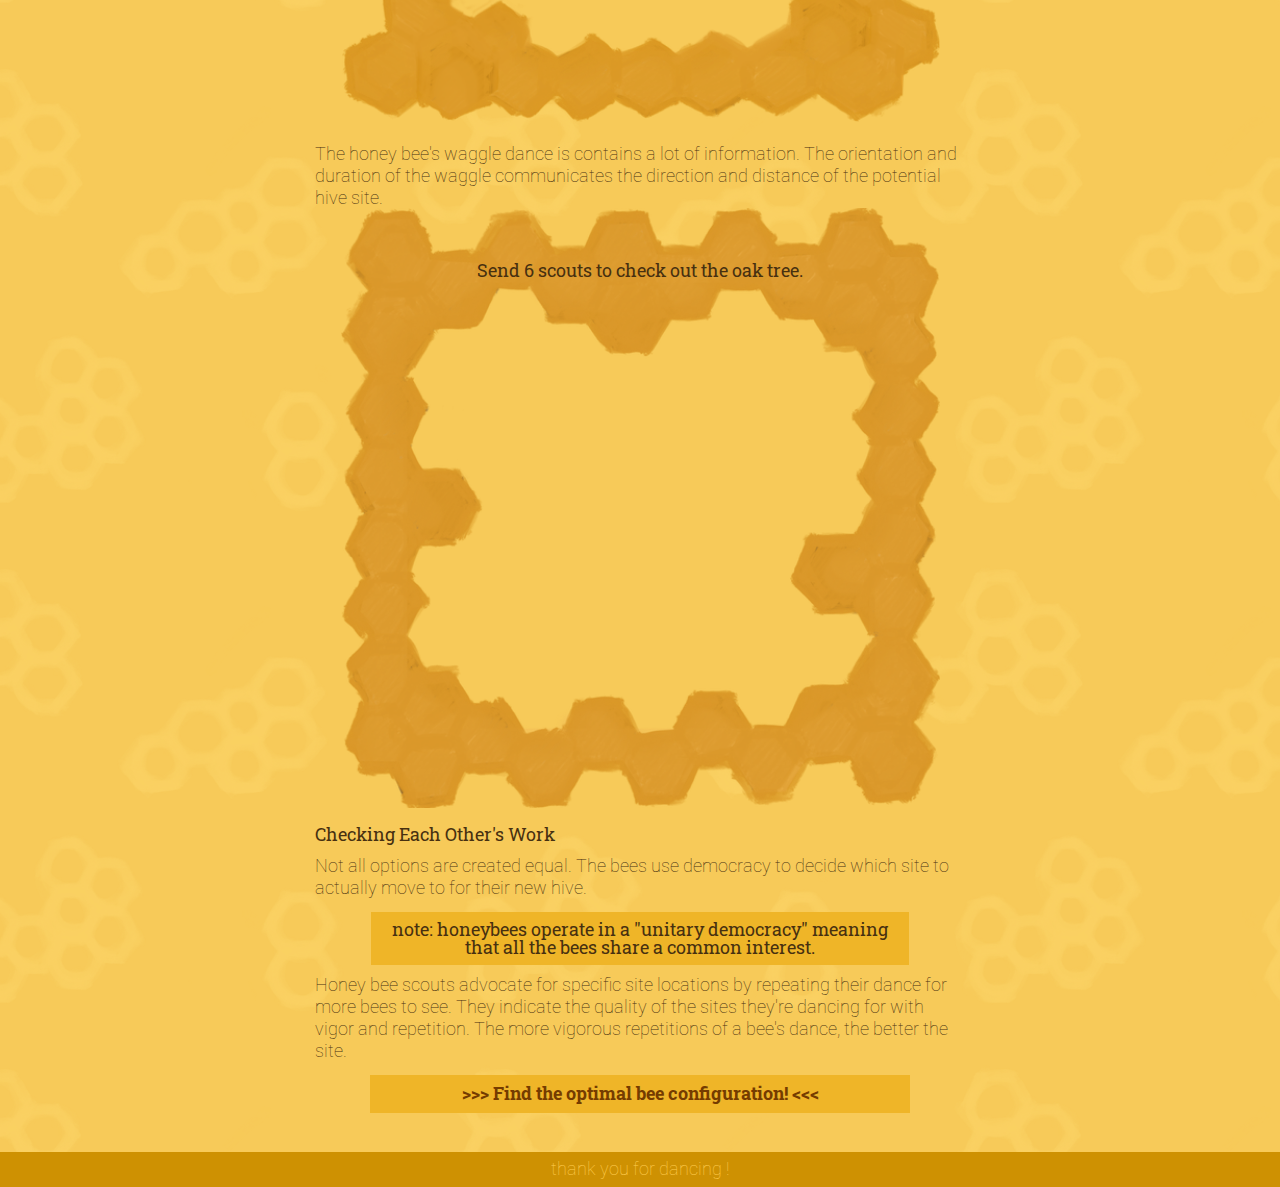
==== commit b3cd2bbc: "Trying to fix the merge issues" ====
--- a/index.html
+++ b/index.html
@@ -105,7 +105,6 @@
       <div id="dddemocracy">
         <h2>Checking Each Other's Work</h2>
 
-<<<<<<< HEAD
         <p>Not all options are created equal. The bees use democracy to decide which site to actually move to for their new hive.</p>
 
          <div class="note">note: honeybees operate in a "unitary democracy" meaning that all the bees share a common interest.</div>
@@ -113,11 +112,9 @@
          <p>Honey bee scouts advocate for specific site locations by repeating their dance for more bees to see. They indicate the quality of the sites they're dancing for with vigor and repetition. The more vigorous repetitions of a bee's dance, the better the site.</p>
       </div> <!-- closes dddemocracy div -->
       <!--  -->
-=======
       <!--  Just for your convenience -->
-      <div class="note" style="padding: 10px;"><a style="font-size: 20px;"href="sliders.html"> >>> Find the optimal bee configuration! <<< </a></div>
+      <div class="note" style="padding: 10px;"><a class="link" href="sliders.html"> >>> Find the optimal bee configuration! <<< </a></div>
 
->>>>>>> d9dab950920d5dbb16e2bd104ddd3930515c87ac
     </div> <!-- closes content div -->
   </div> <!-- closes page div -->
 
--- a/styles.css
+++ b/styles.css
@@ -103,14 +103,8 @@
   position: relative;
   font-family: "Roboto Slab", Courier New, Courier, monospace;
   text-align: center;
-<<<<<<< HEAD
   padding: .25em;
   z-index: 1;
-=======
-  margin: .25em auto;
-  padding: 10px 0;
-  background-color: #e5a510;
->>>>>>> d9dab950920d5dbb16e2bd104ddd3930515c87ac
 } /* Maybe this could pop up on the screen and then move up/down out of the way? */
 
 .note {
